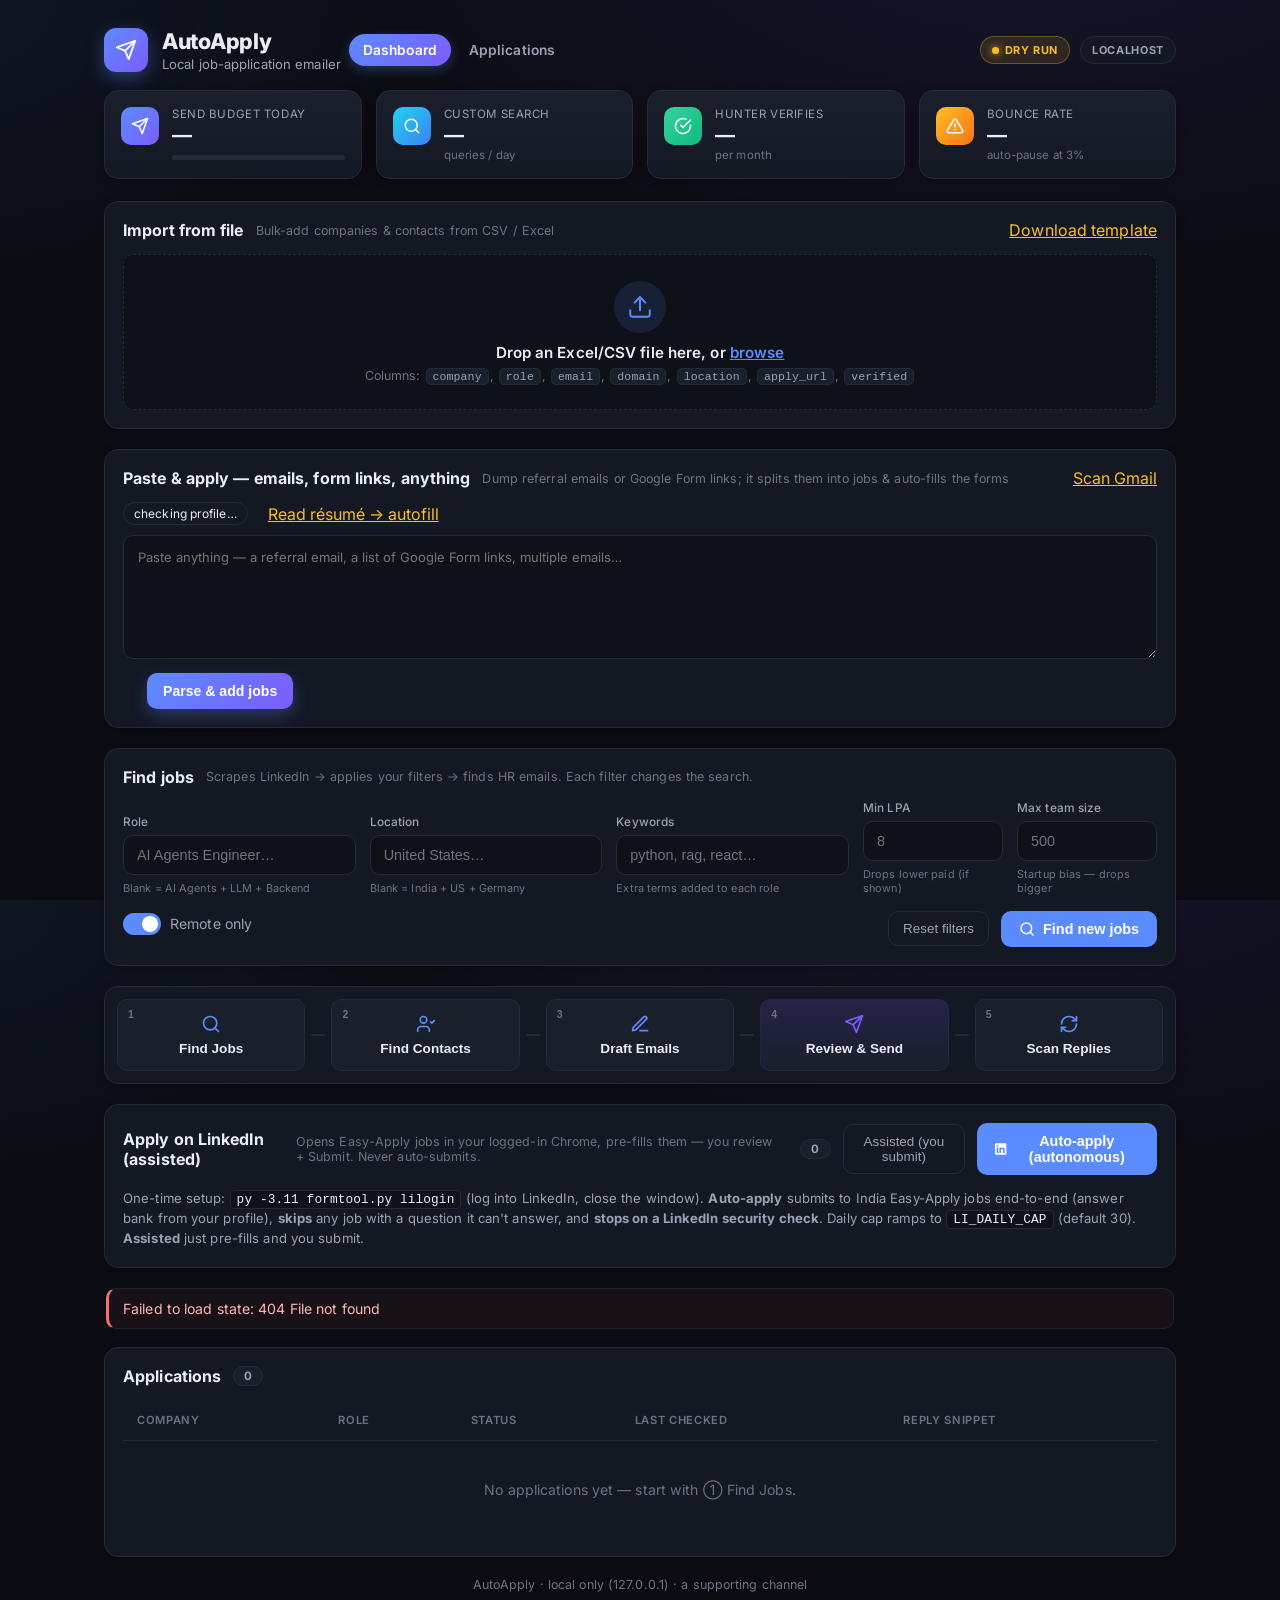
==== static/index.html @ 33ca1cdb "init" ====
<!DOCTYPE html>
<html lang="en">
<head>
  <meta charset="UTF-8" />
  <meta name="viewport" content="width=device-width, initial-scale=1.0" />
  <title>AutoApply</title>
  <link rel="preconnect" href="https://fonts.googleapis.com" />
  <link rel="preconnect" href="https://fonts.gstatic.com" crossorigin />
  <link href="https://fonts.googleapis.com/css2?family=Inter:wght@400;500;600;700;800&display=swap" rel="stylesheet" />
  <link rel="stylesheet" href="/static/styles.css" />
</head>
<body>
  <div class="app">

    <!-- ===== Top bar ===== -->
    <header class="topbar">
      <div class="brand">
        <div class="logo" aria-hidden="true">
          <svg viewBox="0 0 24 24" width="22" height="22" fill="none" stroke="currentColor" stroke-width="2" stroke-linecap="round" stroke-linejoin="round"><path d="M22 2 11 13"/><path d="M22 2 15 22l-4-9-9-4 20-7Z"/></svg>
        </div>
        <div class="brand-text">
          <h1>AutoApply</h1>
          <p class="tagline">Local job-application emailer</p>
        </div>
      </div>
      <nav class="nav">
        <a href="/" class="nav-link active">Dashboard</a>
        <a href="/applications" class="nav-link">Applications</a>
      </nav>
      <div class="topbar-right">
        <span id="dry-badge" class="badge badge-dry" title="Dry run: nothing is actually sent">
          <span class="dot"></span> DRY RUN
        </span>
        <span class="badge badge-local" title="Server bound to 127.0.0.1">localhost</span>
      </div>
    </header>

    <!-- ===== Supporting-channel banner ===== -->
    <div id="banner" class="banner"></div>

    <!-- ===== Stat cards ===== -->
    <section class="stats" aria-label="Quotas and budget">
      <div class="stat-card">
        <div class="stat-ico ico-send">
          <svg viewBox="0 0 24 24" width="18" height="18" fill="none" stroke="currentColor" stroke-width="2" stroke-linecap="round" stroke-linejoin="round"><path d="M22 2 11 13"/><path d="M22 2 15 22l-4-9-9-4 20-7Z"/></svg>
        </div>
        <div class="stat-body">
          <span class="stat-label">Send budget today</span>
          <span id="q-send" class="stat-val">—</span>
          <div class="stat-bar"><span id="q-send-bar" class="stat-bar-fill"></span></div>
        </div>
      </div>

      <div class="stat-card">
        <div class="stat-ico ico-cse">
          <svg viewBox="0 0 24 24" width="18" height="18" fill="none" stroke="currentColor" stroke-width="2" stroke-linecap="round" stroke-linejoin="round"><circle cx="11" cy="11" r="8"/><path d="m21 21-4.3-4.3"/></svg>
        </div>
        <div class="stat-body">
          <span class="stat-label">Custom Search</span>
          <span id="q-cse" class="stat-val">—</span>
          <span class="stat-sub">queries / day</span>
        </div>
      </div>

      <div class="stat-card">
        <div class="stat-ico ico-hunter">
          <svg viewBox="0 0 24 24" width="18" height="18" fill="none" stroke="currentColor" stroke-width="2" stroke-linecap="round" stroke-linejoin="round"><path d="M22 11.08V12a10 10 0 1 1-5.93-9.14"/><path d="m9 11 3 3L22 4"/></svg>
        </div>
        <div class="stat-body">
          <span class="stat-label">Hunter verifies</span>
          <span id="q-hunter" class="stat-val">—</span>
          <span class="stat-sub">per month</span>
        </div>
      </div>

      <div class="stat-card">
        <div class="stat-ico ico-bounce">
          <svg viewBox="0 0 24 24" width="18" height="18" fill="none" stroke="currentColor" stroke-width="2" stroke-linecap="round" stroke-linejoin="round"><path d="M12 9v4"/><path d="M12 17h.01"/><path d="M10.29 3.86 1.82 18a2 2 0 0 0 1.71 3h16.94a2 2 0 0 0 1.71-3L13.71 3.86a2 2 0 0 0-3.42 0Z"/></svg>
        </div>
        <div class="stat-body">
          <span class="stat-label">Bounce rate</span>
          <span id="q-bounce" class="stat-val">—</span>
          <span class="stat-sub">auto-pause at 3%</span>
        </div>
      </div>
    </section>

    <!-- ===== Pause banner ===== -->
    <div id="pause-banner" class="pause-banner hidden">
      <svg viewBox="0 0 24 24" width="18" height="18" fill="none" stroke="currentColor" stroke-width="2" stroke-linecap="round" stroke-linejoin="round"><path d="M12 9v4"/><path d="M12 17h.01"/><circle cx="12" cy="12" r="10"/></svg>
      <span>Sending is paused (bounce-rate auto-pause). Re-verify your list, then</span>
      <button id="btn-resume" class="link-btn">resume sending</button>
    </div>

    <!-- ===== Import from file ===== -->
    <section class="panel">
      <div class="panel-head">
        <h2>Import from file</h2>
        <span class="panel-hint">Bulk-add companies &amp; contacts from CSV / Excel</span>
        <span class="spacer"></span>
        <a id="dl-template" href="/api/import/template" class="link-btn">Download template</a>
      </div>
      <div id="dropzone" class="dropzone" tabindex="0">
        <input id="file-input" type="file" accept=".csv,.xlsx" hidden />
        <div class="dz-ico">
          <svg viewBox="0 0 24 24" width="26" height="26" fill="none" stroke="currentColor" stroke-width="1.8" stroke-linecap="round" stroke-linejoin="round"><path d="M21 15v4a2 2 0 0 1-2 2H5a2 2 0 0 1-2-2v-4"/><path d="M17 8l-5-5-5 5"/><path d="M12 3v12"/></svg>
        </div>
        <p class="dz-title">Drop an Excel/CSV file here, or <span class="dz-browse">browse</span></p>
        <p class="dz-sub">Columns: <code>company</code>, <code>role</code>, <code>email</code>, <code>domain</code>, <code>location</code>, <code>apply_url</code>, <code>verified</code></p>
      </div>
      <div id="import-bar" class="import-bar hidden">
        <svg viewBox="0 0 24 24" width="16" height="16" fill="none" stroke="currentColor" stroke-width="2" stroke-linecap="round" stroke-linejoin="round"><path d="M14 2H6a2 2 0 0 0-2 2v16a2 2 0 0 0 2 2h12a2 2 0 0 0 2-2V8z"/><path d="M14 2v6h6"/></svg>
        <span id="import-file" class="import-file"></span>
        <span class="spacer"></span>
        <button id="btn-import-cancel" class="link-btn">cancel</button>
        <button id="btn-import" class="btn-primary">Import file</button>
      </div>
    </section>

    <!-- ===== Paste-anything dump -> auto-apply forms ===== -->
    <section class="panel">
      <div class="panel-head">
        <h2>Paste &amp; apply — emails, form links, anything</h2>
        <span class="panel-hint">Dump referral emails or Google Form links; it splits them into jobs &amp; auto-fills the forms</span>
        <span class="spacer"></span>
        <button id="btn-ref-scan" class="link-btn" title="Search Gmail for referral digests (real mode only)">Scan Gmail</button>
      </div>
      <div class="profile-bar">
        <span id="profile-status" class="profile-status">checking profile…</span>
        <span class="spacer"></span>
        <button id="btn-read-resume" class="link-btn" title="Read cv.pdf and fill blank profile fields">Read résumé → autofill</button>
      </div>
      <textarea id="ref-text" class="ref-text" rows="5"
        placeholder="Paste anything — a referral email, a list of Google Form links, multiple emails…"></textarea>
      <div class="ref-actions">
        <span id="ref-msg" class="ref-msg"></span>
        <span class="spacer"></span>
        <button id="btn-ref-parse" class="btn-primary">Parse &amp; add jobs</button>
      </div>

      <div id="forms-block" class="forms-block hidden">
        <div class="forms-head">
          <h3>Form applications</h3>
          <span id="forms-count" class="count-pill">0</span>
          <span class="spacer"></span>
          <span id="fill-hint" class="panel-hint"></span>
          <button id="btn-forms-prefill" class="btn-primary">Prepare pre-filled links</button>
        </div>
        <div id="forms-list" class="forms-list"></div>
      </div>
    </section>

    <!-- ===== Filters ===== -->
    <section class="panel filters-panel">
      <div class="panel-head">
        <h2>Find jobs</h2>
        <span class="panel-hint">Scrapes LinkedIn → applies your filters → finds HR emails. Each filter changes the search.</span>
      </div>
      <div class="filters">
        <label class="field">
          <span class="field-label">Role</span>
          <input id="f-role" type="text" placeholder="AI Agents Engineer…" />
          <span class="field-hint">Blank = AI Agents + LLM + Backend</span>
        </label>
        <label class="field">
          <span class="field-label">Location</span>
          <input id="f-location" type="text" placeholder="United States…" />
          <span class="field-hint">Blank = India + US + Germany</span>
        </label>
        <label class="field">
          <span class="field-label">Keywords</span>
          <input id="f-keywords" type="text" placeholder="python, rag, react…" />
          <span class="field-hint">Extra terms added to each role</span>
        </label>
        <label class="field field-sm">
          <span class="field-label">Min LPA</span>
          <input id="f-min-lpa" type="number" min="0" step="1" placeholder="8" />
          <span class="field-hint">Drops lower paid (if shown)</span>
        </label>
        <label class="field field-sm">
          <span class="field-label">Max team size</span>
          <input id="f-max-headcount" type="number" min="0" step="50" placeholder="500" />
          <span class="field-hint">Startup bias — drops bigger</span>
        </label>
      </div>
      <div class="filters-actions">
        <label class="remote-toggle">
          <input id="f-remote" type="checkbox" checked />
          <span class="switch"></span>
          <span>Remote only</span>
        </label>
        <span class="spacer"></span>
        <button id="btn-reset-filters" type="button" class="btn-ghost">Reset filters</button>
        <button id="btn-find" type="button" class="btn-find">
          <svg viewBox="0 0 24 24" width="16" height="16" fill="none" stroke="currentColor" stroke-width="2.2" stroke-linecap="round" stroke-linejoin="round"><circle cx="11" cy="11" r="8"/><path d="m21 21-4.3-4.3"/></svg>
          Find new jobs
        </button>
      </div>
      <div id="find-summary" class="find-summary hidden"></div>
    </section>

    <!-- ===== Pipeline ===== -->
    <section class="pipeline" aria-label="Pipeline actions">
      <button id="btn-discover" data-stage="discover" class="step">
        <span class="step-num">1</span>
        <span class="step-ico"><svg viewBox="0 0 24 24" width="20" height="20" fill="none" stroke="currentColor" stroke-width="2" stroke-linecap="round" stroke-linejoin="round"><circle cx="11" cy="11" r="8"/><path d="m21 21-4.3-4.3"/></svg></span>
        <span class="step-label">Find Jobs</span>
      </button>
      <span class="step-sep"></span>
      <button id="btn-contacts" data-stage="contacts" class="step">
        <span class="step-num">2</span>
        <span class="step-ico"><svg viewBox="0 0 24 24" width="20" height="20" fill="none" stroke="currentColor" stroke-width="2" stroke-linecap="round" stroke-linejoin="round"><path d="M16 21v-2a4 4 0 0 0-4-4H6a4 4 0 0 0-4 4v2"/><circle cx="9" cy="7" r="4"/><path d="m22 8-3 3-1.5-1.5"/></svg></span>
        <span class="step-label">Find Contacts</span>
      </button>
      <span class="step-sep"></span>
      <button id="btn-draft" data-stage="draft" class="step">
        <span class="step-num">3</span>
        <span class="step-ico"><svg viewBox="0 0 24 24" width="20" height="20" fill="none" stroke="currentColor" stroke-width="2" stroke-linecap="round" stroke-linejoin="round"><path d="M12 20h9"/><path d="M16.5 3.5a2.12 2.12 0 0 1 3 3L7 19l-4 1 1-4Z"/></svg></span>
        <span class="step-label">Draft Emails</span>
      </button>
      <span class="step-sep"></span>
      <button id="btn-send" data-stage="send" class="step step-accent">
        <span class="step-num">4</span>
        <span class="step-ico"><svg viewBox="0 0 24 24" width="20" height="20" fill="none" stroke="currentColor" stroke-width="2" stroke-linecap="round" stroke-linejoin="round"><path d="M22 2 11 13"/><path d="M22 2 15 22l-4-9-9-4 20-7Z"/></svg></span>
        <span class="step-label">Review &amp; Send</span>
      </button>
      <span class="step-sep"></span>
      <button id="btn-scan" data-stage="scan" class="step">
        <span class="step-num">5</span>
        <span class="step-ico"><svg viewBox="0 0 24 24" width="20" height="20" fill="none" stroke="currentColor" stroke-width="2" stroke-linecap="round" stroke-linejoin="round"><path d="M3 12a9 9 0 0 1 9-9 9.75 9.75 0 0 1 6.74 2.74L21 8"/><path d="M21 3v5h-5"/><path d="M21 12a9 9 0 0 1-9 9 9.75 9.75 0 0 1-6.74-2.74L3 16"/><path d="M3 21v-5h5"/></svg></span>
        <span class="step-label">Scan Replies</span>
      </button>
    </section>

    <!-- ===== Assisted LinkedIn Easy Apply ===== -->
    <section class="panel">
      <div class="panel-head">
        <h2>Apply on LinkedIn (assisted)</h2>
        <span class="panel-hint">Opens Easy-Apply jobs in your logged-in Chrome, pre-fills them — you review + Submit. Never auto-submits.</span>
        <span class="spacer"></span>
        <span id="li-count" class="count-pill">0</span>
        <button id="btn-li-apply" type="button" class="btn-ghost">Assisted (you submit)</button>
        <button id="btn-li-stop" type="button" class="btn-ghost hidden" style="color:var(--danger,#e5534b);border-color:var(--danger,#e5534b)">Stop</button>
        <button id="btn-li-auto" type="button" class="btn-find">
          <svg viewBox="0 0 24 24" width="16" height="16" fill="currentColor"><path d="M20.45 20.45h-3.56v-5.57c0-1.33-.02-3.04-1.85-3.04-1.85 0-2.14 1.45-2.14 2.94v5.67H9.35V9h3.41v1.56h.05c.48-.9 1.64-1.85 3.37-1.85 3.6 0 4.27 2.37 4.27 5.46v6.28zM5.34 7.43a2.06 2.06 0 1 1 0-4.13 2.06 2.06 0 0 1 0 4.13zM7.12 20.45H3.56V9h3.56v11.45zM22.22 0H1.77C.79 0 0 .77 0 1.73v20.54C0 23.22.79 24 1.77 24h20.45c.98 0 1.78-.78 1.78-1.73V1.73C24 .77 23.2 0 22.22 0z"/></svg>
          Auto-apply (autonomous)
        </button>
      </div>
      <div id="li-result" class="find-summary hidden"></div>
      <div id="li-queue" class="li-queue"></div>
      <p class="li-hint">
        One-time setup: <code>py -3.11 formtool.py lilogin</code> (log into LinkedIn, close the window).
        <b>Auto-apply</b> submits to India Easy-Apply jobs end-to-end (answer bank from your profile),
        <b>skips</b> any job with a question it can't answer, and <b>stops on a LinkedIn security check</b>.
        Daily cap ramps to <code>LI_DAILY_CAP</code> (default 30). <b>Assisted</b> just pre-fills and you submit.
      </p>
    </section>

    <!-- ===== Status toast ===== -->
    <div id="status-msg" class="status-msg" role="status"></div>

    <!-- ===== Review panel (drafts) ===== -->
    <section id="review-panel" class="panel review-panel hidden">
      <div class="panel-head">
        <h2>Review drafts</h2>
        <span class="panel-hint">Unverified recipients are unchecked by default</span>
        <span class="spacer"></span>
        <button id="btn-send-approved" class="btn-primary">Send approved (0)</button>
      </div>
      <div id="review-list" class="review-list"></div>
    </section>

    <!-- ===== Applications table ===== -->
    <section class="panel">
      <div class="panel-head">
        <h2>Applications</h2>
        <span id="apps-count" class="count-pill">0</span>
      </div>
      <div class="table-wrap">
        <table id="apps-table">
          <thead>
            <tr>
              <th>Company</th><th>Role</th><th>Status</th><th>Last checked</th><th>Reply snippet</th>
            </tr>
          </thead>
          <tbody id="apps-body">
            <tr><td colspan="5" class="empty">No applications yet — start with ① Find Jobs.</td></tr>
          </tbody>
        </table>
      </div>
    </section>

    <footer class="foot">AutoApply · local only (127.0.0.1) · a supporting channel</footer>
  </div>

  <script src="/static/app.js"></script>
  <script src="/static/referrals.js"></script>
</body>
</html>
---- static/styles.css ----
/* ============================================================
   AutoApply dashboard — design system
   ============================================================ */
:root {
  /* surfaces */
  --bg-0: #0a0c12;
  --bg-1: #0e1118;
  --panel: #141823;
  --panel-2: #1a1f2c;
  --border: #242a39;
  --border-soft: #1d2231;

  /* text */
  --text: #e9edf5;
  --muted: #9aa3b5;
  --faint: #6b7385;

  /* brand / accents */
  --accent: #5b8cff;
  --accent-2: #7c5cff;
  --accent-grad: linear-gradient(135deg, #5b8cff, #7c5cff);

  /* status colors */
  --green: #34d399;
  --green-bg: #0e2a22;
  --red: #f87171;
  --red-bg: #2c1518;
  --amber: #fbbf24;
  --amber-bg: #2c2410;
  --blue: #60a5fa;
  --blue-bg: #11233d;
  --cyan: #22d3ee;
  --cyan-bg: #0c2730;
  --slate: #94a3b8;
  --slate-bg: #1b2230;
  --violet: #a78bfa;
  --violet-bg: #1e1a33;

  --radius: 14px;
  --radius-sm: 10px;
  --shadow: 0 8px 30px rgba(0, 0, 0, 0.35);
  --shadow-sm: 0 2px 10px rgba(0, 0, 0, 0.25);
}

* { box-sizing: border-box; }

html, body { height: 100%; }

body {
  margin: 0;
  font-family: "Inter", system-ui, -apple-system, "Segoe UI", Roboto, sans-serif;
  color: var(--text);
  background:
    radial-gradient(1200px 600px at 80% -10%, rgba(124, 92, 255, 0.12), transparent 60%),
    radial-gradient(1000px 500px at -10% 0%, rgba(91, 140, 255, 0.10), transparent 55%),
    var(--bg-0);
  -webkit-font-smoothing: antialiased;
  letter-spacing: 0.1px;
}

.app {
  max-width: 1120px;
  margin: 0 auto;
  padding: 28px 24px 60px;
}

.hidden { display: none !important; }

/* ===== Top bar ===== */
.topbar {
  display: flex;
  align-items: center;
  justify-content: space-between;
  margin-bottom: 18px;
}
.brand { display: flex; align-items: center; gap: 14px; }
.logo {
  width: 44px; height: 44px;
  display: grid; place-items: center;
  border-radius: 12px;
  background: var(--accent-grad);
  color: #fff;
  box-shadow: 0 6px 18px rgba(91, 140, 255, 0.35);
}
.brand-text h1 { margin: 0; font-size: 1.35rem; font-weight: 800; letter-spacing: -0.3px; }
.tagline { margin: 2px 0 0; color: var(--muted); font-size: 0.82rem; }

.nav { display: flex; gap: 4px; margin-left: 8px; }
.nav-link {
  color: var(--muted); text-decoration: none; font-size: 0.86rem; font-weight: 600;
  padding: 8px 14px; border-radius: 999px; transition: background 0.15s, color 0.15s;
}
.nav-link:hover { color: var(--text); background: var(--panel); }
.nav-link.active { color: #fff; background: var(--accent-grad); box-shadow: 0 4px 12px rgba(91,140,255,0.3); }

.topbar-right { display: flex; align-items: center; gap: 10px; margin-left: auto; }

/* ===== Tracker: summary cards ===== */
.track-summary {
  display: grid; grid-template-columns: repeat(6, 1fr); gap: 12px; margin-bottom: 22px;
}
.sum-card {
  background: linear-gradient(180deg, var(--panel-2), var(--panel));
  border: 1px solid var(--border); border-radius: var(--radius);
  padding: 16px; display: flex; flex-direction: column; gap: 2px;
  position: relative; overflow: hidden;
}
.sum-card::before {
  content: ""; position: absolute; left: 0; top: 0; bottom: 0; width: 3px; background: var(--faint);
}
.sum-card.accent-cyan::before { background: var(--cyan); }
.sum-card.accent-green::before { background: var(--green); }
.sum-card.accent-amber::before { background: var(--amber); }
.sum-card.accent-red::before { background: var(--red); }
.sum-num { font-size: 1.7rem; font-weight: 800; line-height: 1; }
.sum-label { font-size: 0.74rem; color: var(--muted); }

/* ===== Tracker: interview cards ===== */
.interview-cards { display: grid; grid-template-columns: repeat(auto-fill, minmax(280px, 1fr)); gap: 12px; }
.interview-card {
  border: 1px solid rgba(52, 211, 153, 0.35);
  background: linear-gradient(180deg, rgba(52,211,153,0.08), var(--bg-1));
  border-radius: var(--radius-sm); padding: 14px;
}
.ic-top { display: flex; align-items: center; justify-content: space-between; gap: 8px; margin-bottom: 4px; }
.ic-company { font-weight: 700; }
.ic-role { font-size: 0.84rem; color: var(--muted); margin-bottom: 8px; }
.ic-salary { color: var(--green); font-weight: 600; }
.ic-reply { font-size: 0.85rem; color: var(--text); line-height: 1.45; margin-bottom: 8px; }
.ic-meta { font-size: 0.74rem; color: var(--faint); }
.ic-foot { display: flex; align-items: center; justify-content: space-between; gap: 8px; margin-top: 4px; flex-wrap: wrap; }
.gmail-link-text {
  display: inline-flex; align-items: center; gap: 5px;
  color: var(--accent); text-decoration: none; font-size: 0.76rem; font-weight: 600;
}
.gmail-link-text:hover { text-decoration: underline; }

/* Gmail thread icon link in the table */
.cell-thread { text-align: center; }
.gmail-link {
  display: inline-grid; place-items: center; width: 30px; height: 30px;
  border-radius: 8px; color: var(--muted);
  border: 1px solid var(--border); background: var(--panel-2);
  transition: color 0.15s, border-color 0.15s, background 0.15s;
}
.gmail-link:hover { color: var(--accent); border-color: var(--accent); background: rgba(91,140,255,0.1); }

/* ===== Tracker: filter chips ===== */
.filter-chips { display: flex; gap: 8px; flex-wrap: wrap; margin-bottom: 18px; }
.chip {
  background: var(--panel); border: 1px solid var(--border); color: var(--muted);
  padding: 7px 14px; border-radius: 999px; font-size: 0.82rem; font-weight: 500;
  cursor: pointer; transition: border-color 0.15s, color 0.15s, background 0.15s;
}
.chip:hover { color: var(--text); border-color: var(--accent); }
.chip.active { background: var(--accent-grad); color: #fff; border-color: transparent; }

.cell-salary { font-weight: 600; color: var(--green); white-space: nowrap; }
.apply-link {
  display: inline-flex; align-items: center; gap: 5px;
  color: var(--accent); text-decoration: none; font-weight: 600; font-size: 0.82rem;
}
.apply-link:hover { text-decoration: underline; }

/* contact cell verified dot */
.cell-contact { font-size: 0.84rem; }
.v-dot { display: inline-block; width: 7px; height: 7px; border-radius: 50%; margin-right: 7px; vertical-align: middle; }
.v-dot.ok { background: var(--green); box-shadow: 0 0 6px rgba(52,211,153,0.5); }
.v-dot.no { background: var(--red); }

@media (max-width: 860px) { .track-summary { grid-template-columns: repeat(3, 1fr); } }
@media (max-width: 520px) { .track-summary { grid-template-columns: repeat(2, 1fr); } }
.badge {
  display: inline-flex; align-items: center; gap: 6px;
  font-size: 0.68rem; font-weight: 700; letter-spacing: 0.06em;
  padding: 6px 11px; border-radius: 999px;
  border: 1px solid var(--border);
  text-transform: uppercase;
}
.badge-dry { background: rgba(251, 191, 36, 0.12); color: var(--amber); border-color: rgba(251, 191, 36, 0.3); }
.badge-dry .dot { width: 7px; height: 7px; border-radius: 50%; background: var(--amber); box-shadow: 0 0 8px var(--amber); }
.badge-local { background: var(--panel); color: var(--muted); }
.badge.hidden { display: none; }

/* ===== Supporting-channel banner ===== */
.banner {
  color: var(--muted);
  font-size: 0.86rem;
  background: var(--panel);
  border: 1px solid var(--border-soft);
  border-left: 3px solid var(--accent);
  border-radius: var(--radius-sm);
  padding: 11px 16px;
  margin-bottom: 22px;
}
.banner:empty { display: none; }

/* ===== Stat cards ===== */
.stats {
  display: grid;
  grid-template-columns: repeat(4, 1fr);
  gap: 14px;
  margin-bottom: 22px;
}
.stat-card {
  display: flex; gap: 13px; align-items: flex-start;
  background: linear-gradient(180deg, var(--panel-2), var(--panel));
  border: 1px solid var(--border);
  border-radius: var(--radius);
  padding: 16px;
  box-shadow: var(--shadow-sm);
}
.stat-ico {
  flex: none; width: 38px; height: 38px;
  display: grid; place-items: center; border-radius: 10px;
  color: #fff;
}
.ico-send { background: linear-gradient(135deg, #5b8cff, #7c5cff); }
.ico-cse { background: linear-gradient(135deg, #22d3ee, #3b82f6); }
.ico-hunter { background: linear-gradient(135deg, #34d399, #10b981); }
.ico-bounce { background: linear-gradient(135deg, #fbbf24, #f97316); }
.stat-body { display: flex; flex-direction: column; min-width: 0; flex: 1; }
.stat-label { font-size: 0.72rem; color: var(--muted); text-transform: uppercase; letter-spacing: 0.05em; }
.stat-val { font-size: 1.25rem; font-weight: 700; margin-top: 3px; line-height: 1.1; }
.stat-sub { font-size: 0.72rem; color: var(--faint); margin-top: 2px; }
.stat-bar { height: 5px; border-radius: 999px; background: var(--border); margin-top: 9px; overflow: hidden; }
.stat-bar-fill { display: block; height: 100%; width: 0%; border-radius: 999px; background: var(--accent-grad); transition: width 0.5s ease; }

/* ===== Pause banner ===== */
.pause-banner {
  display: flex; align-items: center; gap: 9px;
  background: rgba(248, 113, 113, 0.08);
  border: 1px solid rgba(248, 113, 113, 0.35);
  color: #ffd3d3;
  border-radius: var(--radius-sm);
  padding: 12px 16px; margin-bottom: 18px;
  font-size: 0.88rem;
}
.pause-banner svg { color: var(--red); flex: none; }
.link-btn {
  background: none; border: none; color: var(--amber);
  text-decoration: underline; cursor: pointer; font: inherit; padding: 0;
}

/* ===== Panels ===== */
.panel {
  background: var(--panel);
  border: 1px solid var(--border);
  border-radius: var(--radius);
  padding: 18px;
  margin-bottom: 20px;
  box-shadow: var(--shadow-sm);
}
.panel-head { display: flex; align-items: center; gap: 12px; margin-bottom: 14px; }
.panel-head h2 { margin: 0; font-size: 1rem; font-weight: 700; }
.panel-hint { font-size: 0.78rem; color: var(--faint); }
.panel-head .spacer { flex: 1; }
.count-pill {
  font-size: 0.72rem; font-weight: 700; color: var(--muted);
  background: var(--panel-2); border: 1px solid var(--border);
  padding: 2px 10px; border-radius: 999px;
}

/* ===== Filters ===== */
.filters { display: flex; gap: 14px; flex-wrap: wrap; align-items: flex-end; }
.field { display: flex; flex-direction: column; gap: 6px; flex: 1; min-width: 180px; }
.field-label { font-size: 0.74rem; color: var(--muted); font-weight: 500; }
.field input {
  background: var(--bg-1);
  border: 1px solid var(--border);
  border-radius: var(--radius-sm);
  color: var(--text);
  padding: 11px 13px;
  font-size: 0.9rem;
  transition: border-color 0.15s, box-shadow 0.15s;
}
.field input::placeholder { color: var(--faint); }
.field input:focus {
  outline: none; border-color: var(--accent);
  box-shadow: 0 0 0 3px rgba(91, 140, 255, 0.18);
}

/* toggle switch */
.remote-toggle { display: flex; align-items: center; gap: 9px; color: var(--muted); font-size: 0.88rem; cursor: pointer; padding-bottom: 10px; }
.remote-toggle input { position: absolute; opacity: 0; width: 0; height: 0; }
.switch {
  width: 38px; height: 22px; border-radius: 999px;
  background: var(--border); position: relative; transition: background 0.2s; flex: none;
}
.switch::after {
  content: ""; position: absolute; top: 3px; left: 3px;
  width: 16px; height: 16px; border-radius: 50%; background: #fff; transition: transform 0.2s;
}
.remote-toggle input:checked + .switch { background: var(--accent); }
.remote-toggle input:checked + .switch::after { transform: translateX(16px); }

/* LinkedIn assisted-apply hint */
.li-hint { margin: 12px 0 0; font-size: 0.82rem; color: var(--muted); line-height: 1.5; }
.li-hint code {
  background: var(--bg-1); border: 1px solid var(--border); border-radius: 4px;
  padding: 1px 6px; font-size: 0.8rem; color: var(--text);
}

/* LinkedIn apply queue (the jobs the agent will apply to, urgent first) */
.li-queue { margin-top: 12px; }
.li-queue-empty { font-size: 0.82rem; color: var(--faint); padding: 4px 0; }
.li-queue-head {
  font-size: 0.74rem; font-weight: 700; text-transform: uppercase; letter-spacing: 0.04em;
  color: var(--muted); margin-bottom: 8px;
}
.li-queue-list { list-style: none; margin: 0; padding: 0; display: flex; flex-direction: column; gap: 6px; }
.li-row {
  display: flex; align-items: center; gap: 12px;
  background: var(--bg-1); border: 1px solid var(--border); border-radius: var(--radius-sm);
  padding: 9px 12px;
}
.li-num { font-size: 0.72rem; font-weight: 700; color: var(--faint); min-width: 18px; text-align: right; }
.li-main { flex: 1; min-width: 0; }
.li-role { font-size: 0.88rem; font-weight: 600; color: var(--text); display: flex; align-items: center; gap: 8px; }
.li-sub { font-size: 0.76rem; color: var(--muted); margin-top: 2px; }
.li-loc::before { content: "· "; color: var(--faint); }
.li-open { font-size: 0.76rem; font-weight: 600; color: var(--accent); text-decoration: none; flex: none; }
.li-open:hover { text-decoration: underline; }
.li-tag {
  font-size: 0.66rem; font-weight: 700; text-transform: uppercase; letter-spacing: 0.03em;
  padding: 1px 7px; border-radius: 999px; flex: none;
}
.li-tag-urgent { background: rgba(229, 83, 75, 0.16); color: var(--danger, #e5534b); }
.li-tag-hiring { background: rgba(91, 140, 255, 0.14); color: var(--accent); }

/* per-field hint + smaller numeric fields */
.field-hint { font-size: 0.68rem; color: var(--faint); }
.field.field-sm { flex: 0 1 140px; min-width: 120px; }

/* filter action bar */
.filters-actions { display: flex; align-items: center; gap: 12px; margin-top: 16px; }
.filters-actions .spacer { flex: 1; }
.btn-find {
  display: inline-flex; align-items: center; gap: 8px;
  background: var(--accent); color: #fff; border: none;
  border-radius: var(--radius-sm); padding: 10px 18px;
  font-size: 0.9rem; font-weight: 700; cursor: pointer;
  transition: filter 0.15s, transform 0.05s;
}
.btn-find:hover { filter: brightness(1.08); }
.btn-find:active { transform: translateY(1px); }
.btn-find:disabled { opacity: 0.6; cursor: default; }
.btn-find.busy { opacity: 0.7; cursor: wait; }
.btn-ghost {
  background: transparent; color: var(--muted);
  border: 1px solid var(--border); border-radius: var(--radius-sm);
  padding: 9px 14px; font-size: 0.84rem; cursor: pointer;
  transition: border-color 0.15s, color 0.15s;
}
.btn-ghost:hover { color: var(--text); border-color: var(--accent); }

/* results breakdown after a search */
.find-summary {
  margin-top: 16px; padding: 14px 16px;
  background: var(--bg-1); border: 1px solid var(--border);
  border-radius: var(--radius-sm);
}
.find-summary.hidden { display: none; }
.find-summary .fs-headline { font-size: 0.92rem; font-weight: 700; color: var(--text); margin-bottom: 4px; }
.find-summary .fs-headline strong { color: var(--accent); }
.find-summary .fs-sub { font-size: 0.78rem; color: var(--muted); margin-bottom: 10px; }
.find-summary .fs-chips { display: flex; flex-wrap: wrap; gap: 7px; }
.fs-chip {
  font-size: 0.72rem; color: var(--muted);
  background: var(--panel-2); border: 1px solid var(--border);
  padding: 3px 10px; border-radius: 999px;
}
.fs-chip b { color: var(--text); font-weight: 700; }
.fs-chip.fs-zero { opacity: 0.45; }
.find-summary.fs-err { border-color: var(--danger, #e5534b); }
.find-summary.fs-err .fs-headline { color: var(--danger, #e5534b); }

/* ===== Import dropzone ===== */
.dropzone {
  border: 1.5px dashed var(--border);
  border-radius: var(--radius-sm);
  background: var(--bg-1);
  padding: 26px 18px;
  text-align: center;
  cursor: pointer;
  transition: border-color 0.15s, background 0.15s, transform 0.1s;
}
.dropzone:hover, .dropzone:focus { border-color: var(--accent); outline: none; }
.dropzone.drag {
  border-color: var(--accent);
  background: rgba(91, 140, 255, 0.08);
  transform: scale(1.005);
}
.dz-ico {
  width: 52px; height: 52px; margin: 0 auto 10px;
  display: grid; place-items: center; border-radius: 50%;
  background: rgba(91, 140, 255, 0.12); color: var(--accent);
}
.dz-title { margin: 0 0 6px; font-size: 0.95rem; font-weight: 600; }
.dz-browse { color: var(--accent); text-decoration: underline; }
.dz-sub { margin: 0; font-size: 0.78rem; color: var(--faint); }
.dz-sub code {
  background: var(--panel-2); border: 1px solid var(--border);
  padding: 1px 6px; border-radius: 5px; font-size: 0.72rem; color: var(--muted);
  margin: 0 1px;
}
.import-bar {
  display: flex; align-items: center; gap: 10px;
  margin-top: 12px; padding: 10px 14px;
  background: var(--bg-1); border: 1px solid var(--border); border-radius: var(--radius-sm);
}
.import-bar svg { color: var(--accent); flex: none; }
.import-file { font-size: 0.88rem; font-weight: 500; }
.import-bar .btn-primary { padding: 8px 14px; }

/* ===== Pipeline ===== */
.pipeline {
  display: flex; align-items: stretch; gap: 6px; flex-wrap: wrap;
  background: var(--panel);
  border: 1px solid var(--border);
  border-radius: var(--radius);
  padding: 12px;
  margin-bottom: 20px;
  box-shadow: var(--shadow-sm);
}
.step {
  flex: 1; min-width: 130px;
  display: flex; flex-direction: column; align-items: center; gap: 7px;
  background: var(--panel-2);
  border: 1px solid var(--border);
  border-radius: var(--radius-sm);
  color: var(--text);
  padding: 14px 10px;
  cursor: pointer;
  position: relative;
  transition: transform 0.12s, border-color 0.15s, background 0.15s, box-shadow 0.15s;
}
.step:hover:not(:disabled) {
  border-color: var(--accent);
  transform: translateY(-2px);
  box-shadow: 0 8px 22px rgba(91, 140, 255, 0.18);
}
.step:disabled { opacity: 0.55; cursor: progress; }
.step.busy { border-color: var(--accent); }
.step-num {
  position: absolute; top: 8px; left: 10px;
  font-size: 0.66rem; font-weight: 800; color: var(--faint);
}
.step-ico { color: var(--accent); display: grid; place-items: center; }
.step-label { font-size: 0.85rem; font-weight: 600; }
.step-accent { background: linear-gradient(180deg, rgba(124, 92, 255, 0.16), var(--panel-2)); }
.step-accent .step-ico { color: var(--accent-2); }
.step-sep {
  align-self: center; width: 14px; height: 2px; border-radius: 2px;
  background: var(--border); flex: none;
}
@media (max-width: 720px) { .step-sep { display: none; } }

/* ===== Status toast ===== */
.status-msg {
  min-height: 1.2em; font-size: 0.88rem; color: var(--muted);
  margin: 0 2px 18px; transition: color 0.2s;
}
.status-msg:not(:empty) {
  background: var(--panel); border: 1px solid var(--border-soft);
  border-radius: var(--radius-sm); padding: 11px 14px;
  border-left: 3px solid var(--accent);
}
.status-msg.error { color: #ffb4b4; }
.status-msg.error:not(:empty) { border-left-color: var(--red); background: rgba(248,113,113,0.06); }

/* ===== Review panel ===== */
.btn-primary {
  background: var(--accent-grad); color: #fff; border: none;
  border-radius: var(--radius-sm); padding: 10px 16px;
  font-size: 0.88rem; font-weight: 600; cursor: pointer;
  box-shadow: 0 6px 16px rgba(91, 140, 255, 0.3);
  transition: filter 0.15s, transform 0.1s;
}
.btn-primary:hover:not(:disabled) { filter: brightness(1.08); }
.btn-primary:active:not(:disabled) { transform: translateY(1px); }
.btn-primary:disabled { opacity: 0.5; cursor: not-allowed; box-shadow: none; }

.review-list { display: grid; gap: 12px; }
.draft-card {
  border: 1px solid var(--border);
  border-radius: var(--radius-sm);
  background: var(--bg-1);
  padding: 14px;
  transition: border-color 0.15s;
}
.draft-card:hover { border-color: var(--border); }
.draft-top { display: flex; align-items: center; gap: 10px; margin-bottom: 8px; flex-wrap: wrap; }
.draft-top input[type="checkbox"] { width: 17px; height: 17px; accent-color: var(--accent); cursor: pointer; }
.draft-company { font-weight: 700; }
.draft-to { color: var(--muted); font-size: 0.82rem; }
.v-tag { font-size: 0.66rem; font-weight: 700; padding: 3px 9px; border-radius: 999px; letter-spacing: 0.03em; }
.v-tag.ok { background: var(--green-bg); color: var(--green); }
.v-tag.no { background: var(--red-bg); color: var(--red); }
.draft-subject { font-weight: 600; font-size: 0.9rem; margin: 4px 0; }
.draft-body {
  white-space: pre-wrap; font-size: 0.85rem; color: var(--muted);
  max-height: 160px; overflow: auto;
  border-left: 2px solid var(--border); padding: 4px 0 4px 12px;
  line-height: 1.5;
}

/* ===== Table ===== */
.table-wrap { overflow-x: auto; border-radius: var(--radius-sm); }
table { width: 100%; border-collapse: collapse; }
th, td { text-align: left; padding: 13px 14px; font-size: 0.88rem; }
th {
  color: var(--faint); font-weight: 600; text-transform: uppercase;
  font-size: 0.7rem; letter-spacing: 0.06em;
  border-bottom: 1px solid var(--border);
}
tbody tr { border-bottom: 1px solid var(--border-soft); transition: background 0.12s; }
tbody tr:hover { background: rgba(255, 255, 255, 0.02); }
tbody tr:last-child { border-bottom: none; }
td.empty { color: var(--faint); text-align: center; padding: 40px; }
td .cell-strong { font-weight: 600; }
td .cell-snippet { color: var(--muted); }
td .cell-muted { color: var(--faint); }

/* status pills */
.pill {
  display: inline-flex; align-items: center; gap: 6px;
  font-size: 0.72rem; font-weight: 600; padding: 4px 10px; border-radius: 999px;
  white-space: nowrap;
}
.pill::before { content: ""; width: 6px; height: 6px; border-radius: 50%; background: currentColor; }
.pill-discovered { background: var(--slate-bg); color: var(--slate); }
.pill-email_found { background: var(--blue-bg); color: var(--blue); }
.pill-drafted { background: var(--violet-bg); color: var(--violet); }
.pill-approved { background: var(--cyan-bg); color: var(--cyan); }
.pill-sent { background: var(--cyan-bg); color: var(--cyan); }
.pill-replied_interview { background: var(--green-bg); color: var(--green); }
.pill-auto_ack { background: var(--slate-bg); color: var(--slate); }
.pill-replied_needinfo { background: var(--amber-bg); color: var(--amber); }
.pill-replied_rejection { background: var(--red-bg); color: var(--red); }
.pill-bounced { background: var(--red-bg); color: var(--red); }
.pill-no_reply { background: var(--slate-bg); color: var(--slate); }

/* ===== Footer ===== */
.foot { text-align: center; color: var(--faint); font-size: 0.78rem; margin-top: 10px; }

/* ===== Responsive ===== */
@media (max-width: 860px) {
  .stats { grid-template-columns: repeat(2, 1fr); }
}
@media (max-width: 520px) {
  .stats { grid-template-columns: 1fr; }
  .app { padding: 20px 14px 50px; }
}

/* ===== Referral digest + Google-Forms auto-apply ===== */
.ref-text {
  width: 100%;
  background: var(--bg-1);
  border: 1px solid var(--border);
  border-radius: var(--radius-sm);
  color: var(--text);
  font: inherit;
  font-size: 13px;
  line-height: 1.5;
  padding: 12px 14px;
  resize: vertical;
  box-sizing: border-box;
}
.ref-text:focus { outline: none; border-color: var(--accent); }
.ref-actions { display: flex; align-items: center; gap: 12px; margin-top: 10px; }
.ref-msg { font-size: 12.5px; color: var(--muted); }
.ref-msg.ref-ok { color: var(--green); }
.ref-msg.ref-err { color: var(--red); }

.forms-block { margin-top: 18px; border-top: 1px solid var(--border-soft); padding-top: 16px; }
.forms-head { display: flex; align-items: center; gap: 10px; margin-bottom: 12px; }
.forms-head h3 { margin: 0; font-size: 14px; font-weight: 700; }
.forms-list { display: grid; gap: 14px; }

.form-card {
  background: var(--panel-2);
  border: 1px solid var(--border);
  border-radius: var(--radius-sm);
  padding: 14px 16px;
}
.form-card-top { display: flex; align-items: flex-start; justify-content: space-between; gap: 12px; }
.form-company { font-weight: 700; font-size: 14.5px; }
.form-role { font-size: 12.5px; color: var(--muted); margin-top: 2px; }
.form-status {
  font-size: 11px; font-weight: 600; padding: 4px 10px; border-radius: 999px;
  white-space: nowrap; border: 1px solid var(--border);
}
.fs-found  { color: var(--slate); background: var(--slate-bg); }
.fs-filled { color: var(--blue);  background: var(--blue-bg); }
.fs-error  { color: var(--amber); background: var(--amber-bg); }
.fs-done   { color: var(--green); background: var(--green-bg); }
.form-note { font-size: 12px; color: var(--faint); margin: 8px 0 0; }

.form-card-body { display: grid; grid-template-columns: 220px 1fr; gap: 16px; margin-top: 12px; }
.form-shot { display: block; border: 1px solid var(--border); border-radius: 8px; overflow: hidden; }
.form-shot img { display: block; width: 100%; height: 150px; object-fit: cover; object-position: top; }
.form-answers { min-width: 0; }

.ans-table { width: 100%; border-collapse: collapse; font-size: 12px; }
.ans-table td { padding: 4px 6px; border-bottom: 1px solid var(--border-soft); vertical-align: top; }
.ans-q { color: var(--muted); width: 42%; }
.ans-a { color: var(--text); }
.ans-empty { color: var(--faint); }
.ans-tag { font-size: 9.5px; font-weight: 700; padding: 1px 6px; border-radius: 6px; margin-left: 4px; text-transform: uppercase; letter-spacing: .03em; }
.tag-ai   { color: var(--violet); background: var(--violet-bg); }
.tag-opt  { color: var(--cyan); background: var(--cyan-bg); }
.tag-warn { color: var(--amber); background: var(--amber-bg); }
.tag-miss { color: var(--red); background: var(--red-bg); }

.form-card-foot { display: flex; align-items: center; gap: 12px; margin-top: 14px; }
.form-done { color: var(--green); font-weight: 600; font-size: 13px; }

@media (max-width: 720px) {
  .form-card-body { grid-template-columns: 1fr; }
  .form-shot img { height: 120px; }
}

.form-sim { color: var(--amber); font-size: 12px; font-weight: 600; }

.profile-bar { display: flex; align-items: center; gap: 10px; margin-bottom: 10px; }
.profile-status { font-size: 12px; padding: 3px 10px; border-radius: 999px; border: 1px solid var(--border); }
.prof-ok { color: var(--green); background: var(--green-bg); }
.prof-warn { color: var(--amber); background: var(--amber-bg); }

.form-top-right { display: flex; align-items: center; gap: 8px; }
.form-x {
  background: transparent; border: 1px solid var(--border); color: var(--muted);
  width: 24px; height: 24px; border-radius: 6px; cursor: pointer; font-size: 16px;
  line-height: 1; display: flex; align-items: center; justify-content: center;
}
.form-x:hover { color: var(--red); border-color: var(--red); background: var(--red-bg); }
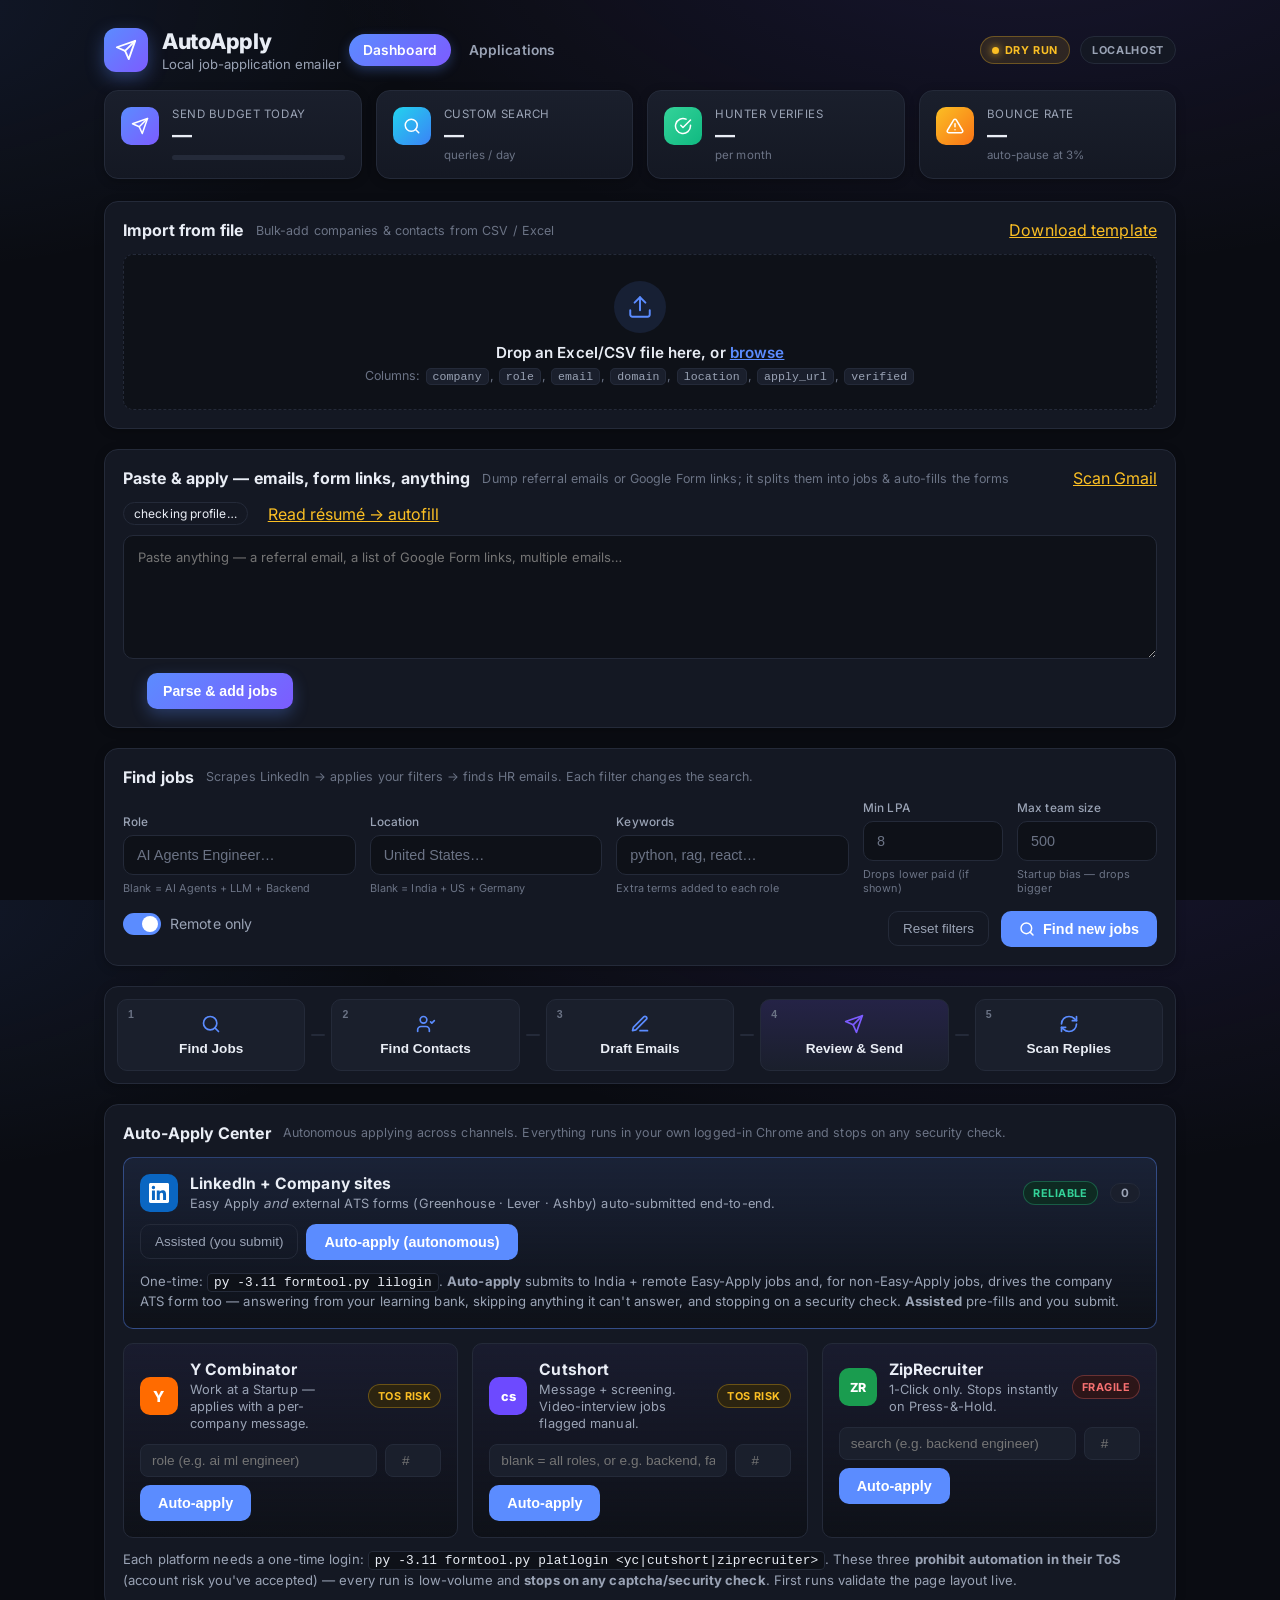
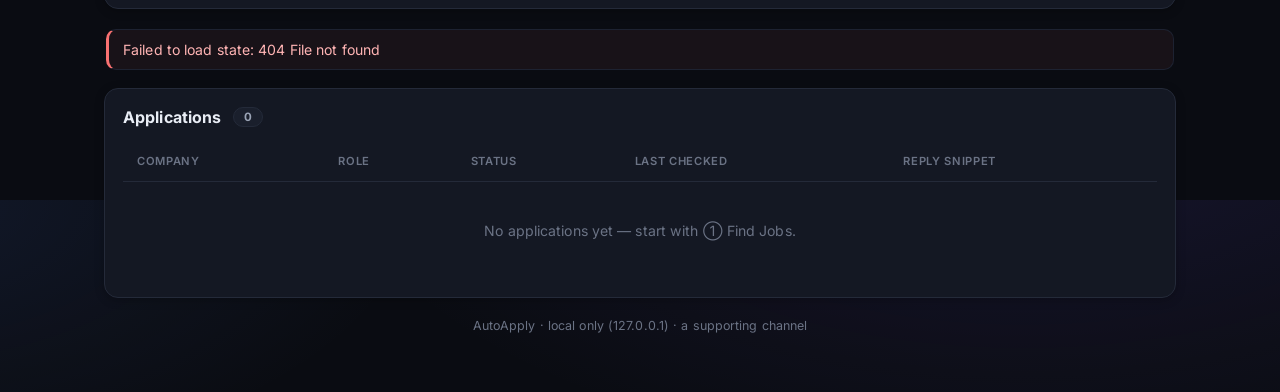
==== commit c2ef14c3: "Add Auto-Apply Center: learning answer-bank + LLM screening, external-ATS auto-submit, and autonomou" ====
--- a/static/index.html
+++ b/static/index.html
@@ -232,27 +232,99 @@
       </button>
     </section>
 
-    <!-- ===== Assisted LinkedIn Easy Apply ===== -->
-    <section class="panel">
-      <div class="panel-head">
-        <h2>Apply on LinkedIn (assisted)</h2>
-        <span class="panel-hint">Opens Easy-Apply jobs in your logged-in Chrome, pre-fills them — you review + Submit. Never auto-submits.</span>
-        <span class="spacer"></span>
-        <span id="li-count" class="count-pill">0</span>
-        <button id="btn-li-apply" type="button" class="btn-ghost">Assisted (you submit)</button>
-        <button id="btn-li-stop" type="button" class="btn-ghost hidden" style="color:var(--danger,#e5534b);border-color:var(--danger,#e5534b)">Stop</button>
-        <button id="btn-li-auto" type="button" class="btn-find">
-          <svg viewBox="0 0 24 24" width="16" height="16" fill="currentColor"><path d="M20.45 20.45h-3.56v-5.57c0-1.33-.02-3.04-1.85-3.04-1.85 0-2.14 1.45-2.14 2.94v5.67H9.35V9h3.41v1.56h.05c.48-.9 1.64-1.85 3.37-1.85 3.6 0 4.27 2.37 4.27 5.46v6.28zM5.34 7.43a2.06 2.06 0 1 1 0-4.13 2.06 2.06 0 0 1 0 4.13zM7.12 20.45H3.56V9h3.56v11.45zM22.22 0H1.77C.79 0 0 .77 0 1.73v20.54C0 23.22.79 24 1.77 24h20.45c.98 0 1.78-.78 1.78-1.73V1.73C24 .77 23.2 0 22.22 0z"/></svg>
-          Auto-apply (autonomous)
-        </button>
-      </div>
-      <div id="li-result" class="find-summary hidden"></div>
-      <div id="li-queue" class="li-queue"></div>
+    <!-- ===== Auto-Apply Center ===== -->
+    <section class="panel aac">
+      <div class="panel-head">
+        <h2>Auto-Apply Center</h2>
+        <span class="panel-hint">Autonomous applying across channels. Everything runs in your own logged-in Chrome and stops on any security check.</span>
+      </div>
+
+      <!-- LinkedIn + Company ATS (the primary, most reliable channel) -->
+      <div class="aac-card aac-primary">
+        <div class="aac-card-head">
+          <span class="aac-ico aac-ico-li">
+            <svg viewBox="0 0 24 24" width="20" height="20" fill="currentColor"><path d="M20.45 20.45h-3.56v-5.57c0-1.33-.02-3.04-1.85-3.04-1.85 0-2.14 1.45-2.14 2.94v5.67H9.35V9h3.41v1.56h.05c.48-.9 1.64-1.85 3.37-1.85 3.6 0 4.27 2.37 4.27 5.46v6.28zM5.34 7.43a2.06 2.06 0 1 1 0-4.13 2.06 2.06 0 0 1 0 4.13zM7.12 20.45H3.56V9h3.56v11.45zM22.22 0H1.77C.79 0 0 .77 0 1.73v20.54C0 23.22.79 24 1.77 24h20.45c.98 0 1.78-.78 1.78-1.73V1.73C24 .77 23.2 0 22.22 0z"/></svg>
+          </span>
+          <div class="aac-card-title">
+            <strong>LinkedIn + Company sites</strong>
+            <span class="aac-sub">Easy Apply <em>and</em> external ATS forms (Greenhouse · Lever · Ashby) auto-submitted end-to-end.</span>
+          </div>
+          <span class="aac-badge aac-badge-ok">Reliable</span>
+          <span id="li-count" class="count-pill">0</span>
+        </div>
+        <div class="aac-actions">
+          <button id="btn-li-apply" type="button" class="btn-ghost">Assisted (you submit)</button>
+          <button id="btn-li-stop" type="button" class="btn-ghost hidden danger">Stop</button>
+          <button id="btn-li-auto" type="button" class="btn-find">Auto-apply (autonomous)</button>
+        </div>
+        <div id="li-result" class="find-summary hidden"></div>
+        <div id="li-queue" class="li-queue"></div>
+        <p class="li-hint">
+          One-time: <code>py -3.11 formtool.py lilogin</code>. <b>Auto-apply</b> submits to India + remote Easy-Apply jobs
+          and, for non-Easy-Apply jobs, drives the company ATS form too — answering from your learning bank, skipping
+          anything it can't answer, and stopping on a security check. <b>Assisted</b> pre-fills and you submit.
+        </p>
+      </div>
+
+      <!-- Other platforms -->
+      <div class="aac-grid">
+
+        <div class="aac-card" data-platform="yc">
+          <div class="aac-card-head">
+            <span class="aac-ico aac-ico-yc">Y</span>
+            <div class="aac-card-title">
+              <strong>Y Combinator</strong>
+              <span class="aac-sub">Work at a Startup — applies with a per-company message.</span>
+            </div>
+            <span class="aac-badge aac-badge-warn" title="Automation is against the platform's ToS — account risk.">ToS risk</span>
+          </div>
+          <div class="aac-actions">
+            <input type="text" class="aac-q" data-q="yc" placeholder="role (e.g. ai ml engineer)" />
+            <input type="number" class="aac-n" data-n="yc" min="1" max="10" placeholder="#" title="How many to apply to (blank = daily cap)" />
+            <button type="button" class="btn-find aac-run" data-run="yc">Auto-apply</button>
+          </div>
+          <div class="aac-result hidden" data-result="yc"></div>
+        </div>
+
+        <div class="aac-card" data-platform="cutshort">
+          <div class="aac-card-head">
+            <span class="aac-ico aac-ico-cs">cs</span>
+            <div class="aac-card-title">
+              <strong>Cutshort</strong>
+              <span class="aac-sub">Message + screening. Video-interview jobs flagged manual.</span>
+            </div>
+            <span class="aac-badge aac-badge-warn" title="ToS-restricted + ~15/week cap + captcha.">ToS risk</span>
+          </div>
+          <div class="aac-actions">
+            <input type="text" class="aac-q" data-q="cutshort" placeholder="blank = all roles, or e.g. backend, fastapi" />
+            <input type="number" class="aac-n" data-n="cutshort" min="1" max="8" placeholder="#" title="How many to apply to (blank = daily cap)" />
+            <button type="button" class="btn-find aac-run" data-run="cutshort">Auto-apply</button>
+          </div>
+          <div class="aac-result hidden" data-result="cutshort"></div>
+        </div>
+
+        <div class="aac-card" data-platform="ziprecruiter">
+          <div class="aac-card-head">
+            <span class="aac-ico aac-ico-zr">ZR</span>
+            <div class="aac-card-title">
+              <strong>ZipRecruiter</strong>
+              <span class="aac-sub">1-Click only. Stops instantly on Press-&-Hold.</span>
+            </div>
+            <span class="aac-badge aac-badge-danger" title="PerimeterX — frequently blocked; not reliable.">Fragile</span>
+          </div>
+          <div class="aac-actions">
+            <input type="text" class="aac-q" data-q="ziprecruiter" placeholder="search (e.g. backend engineer)" />
+            <input type="number" class="aac-n" data-n="ziprecruiter" min="1" max="5" placeholder="#" title="How many to apply to (blank = daily cap)" />
+            <button type="button" class="btn-find aac-run" data-run="ziprecruiter">Auto-apply</button>
+          </div>
+          <div class="aac-result hidden" data-result="ziprecruiter"></div>
+        </div>
+
+      </div>
       <p class="li-hint">
-        One-time setup: <code>py -3.11 formtool.py lilogin</code> (log into LinkedIn, close the window).
-        <b>Auto-apply</b> submits to India Easy-Apply jobs end-to-end (answer bank from your profile),
-        <b>skips</b> any job with a question it can't answer, and <b>stops on a LinkedIn security check</b>.
-        Daily cap ramps to <code>LI_DAILY_CAP</code> (default 30). <b>Assisted</b> just pre-fills and you submit.
+        Each platform needs a one-time login: <code>py -3.11 formtool.py platlogin &lt;yc|cutshort|ziprecruiter&gt;</code>.
+        These three <b>prohibit automation in their ToS</b> (account risk you've accepted) — every run is low-volume and
+        <b>stops on any captcha/security check</b>. First runs validate the page layout live.
       </p>
     </section>
 
--- a/static/styles.css
+++ b/static/styles.css
@@ -635,3 +635,82 @@
   line-height: 1; display: flex; align-items: center; justify-content: center;
 }
 .form-x:hover { color: var(--red); border-color: var(--red); background: var(--red-bg); }
+
+/* ===== Auto-Apply Center ===== */
+.aac .panel-head { margin-bottom: 14px; }
+
+.aac-card {
+  border: 1px solid var(--border);
+  border-radius: var(--radius-sm);
+  background: linear-gradient(180deg, rgba(123, 92, 255, 0.05), var(--bg-1));
+  padding: 16px;
+  margin-bottom: 14px;
+}
+.aac-primary {
+  border-color: rgba(91, 140, 255, 0.4);
+  background: linear-gradient(180deg, rgba(91, 140, 255, 0.09), var(--bg-1));
+}
+.aac-card-head { display: flex; align-items: center; gap: 12px; }
+.aac-ico {
+  flex: none; width: 38px; height: 38px; border-radius: 10px;
+  display: flex; align-items: center; justify-content: center;
+  font-weight: 800; font-size: 0.95rem; color: #fff;
+}
+.aac-ico-li { background: #0a66c2; }
+.aac-ico-yc { background: #ff6b00; }
+.aac-ico-cs { background: #6d4aff; font-size: 0.8rem; }
+.aac-ico-zr { background: #1a9c4f; font-size: 0.78rem; }
+.aac-card-title { display: flex; flex-direction: column; gap: 2px; min-width: 0; }
+.aac-card-title strong { font-size: 0.98rem; color: var(--text); }
+.aac-sub { font-size: 0.8rem; color: var(--muted); line-height: 1.35; }
+
+.aac-badge {
+  flex: none; margin-left: auto; font-size: 0.68rem; font-weight: 700;
+  text-transform: uppercase; letter-spacing: 0.04em;
+  padding: 4px 9px; border-radius: 999px; border: 1px solid transparent; cursor: default;
+}
+.aac-badge-ok { color: var(--green); background: var(--green-bg); border-color: rgba(52, 211, 153, 0.3); }
+.aac-badge-warn { color: var(--amber); background: var(--amber-bg); border-color: rgba(251, 191, 36, 0.3); }
+.aac-badge-danger { color: var(--red); background: var(--red-bg); border-color: rgba(248, 113, 113, 0.3); }
+.aac-card-head .count-pill { flex: none; }
+.aac-primary .aac-badge { margin-left: auto; }
+
+.aac-actions { display: flex; align-items: center; gap: 8px; flex-wrap: wrap; margin-top: 12px; }
+.aac-actions .btn-ghost.danger { color: var(--red); border-color: var(--red); }
+.aac-q {
+  flex: 1 1 160px; min-width: 130px;
+  background: var(--panel-2, var(--bg-0)); color: var(--text);
+  border: 1px solid var(--border); border-radius: 8px;
+  padding: 8px 11px; font-size: 0.85rem;
+}
+.aac-q:focus { outline: none; border-color: var(--accent); }
+.aac-n {
+  flex: 0 0 56px; width: 56px;
+  background: var(--panel-2, var(--bg-0)); color: var(--text);
+  border: 1px solid var(--border); border-radius: 8px;
+  padding: 8px 8px; font-size: 0.85rem; text-align: center;
+}
+.aac-n:focus { outline: none; border-color: var(--accent); }
+.aac-run { white-space: nowrap; }
+
+.aac-grid {
+  display: grid; gap: 14px; margin-bottom: 4px;
+  grid-template-columns: repeat(auto-fit, minmax(290px, 1fr));
+}
+.aac-grid .aac-card { margin-bottom: 0; }
+
+.aac-result {
+  margin-top: 12px; font-size: 0.84rem; color: var(--text); line-height: 1.4;
+  padding: 10px 12px; border-radius: 8px;
+  background: var(--bg-0); border: 1px solid var(--border-soft);
+  display: flex; align-items: center; gap: 8px;
+}
+.aac-dot { flex: none; width: 8px; height: 8px; border-radius: 999px; background: var(--slate); }
+.aac-dot.ok { background: var(--green); box-shadow: 0 0 8px rgba(52, 211, 153, 0.6); }
+.aac-dot.warn { background: var(--amber); }
+.aac-spin {
+  flex: none; width: 13px; height: 13px; border-radius: 999px;
+  border: 2px solid var(--border); border-top-color: var(--accent);
+  display: inline-block; animation: aac-spin 0.7s linear infinite;
+}
+@keyframes aac-spin { to { transform: rotate(360deg); } }
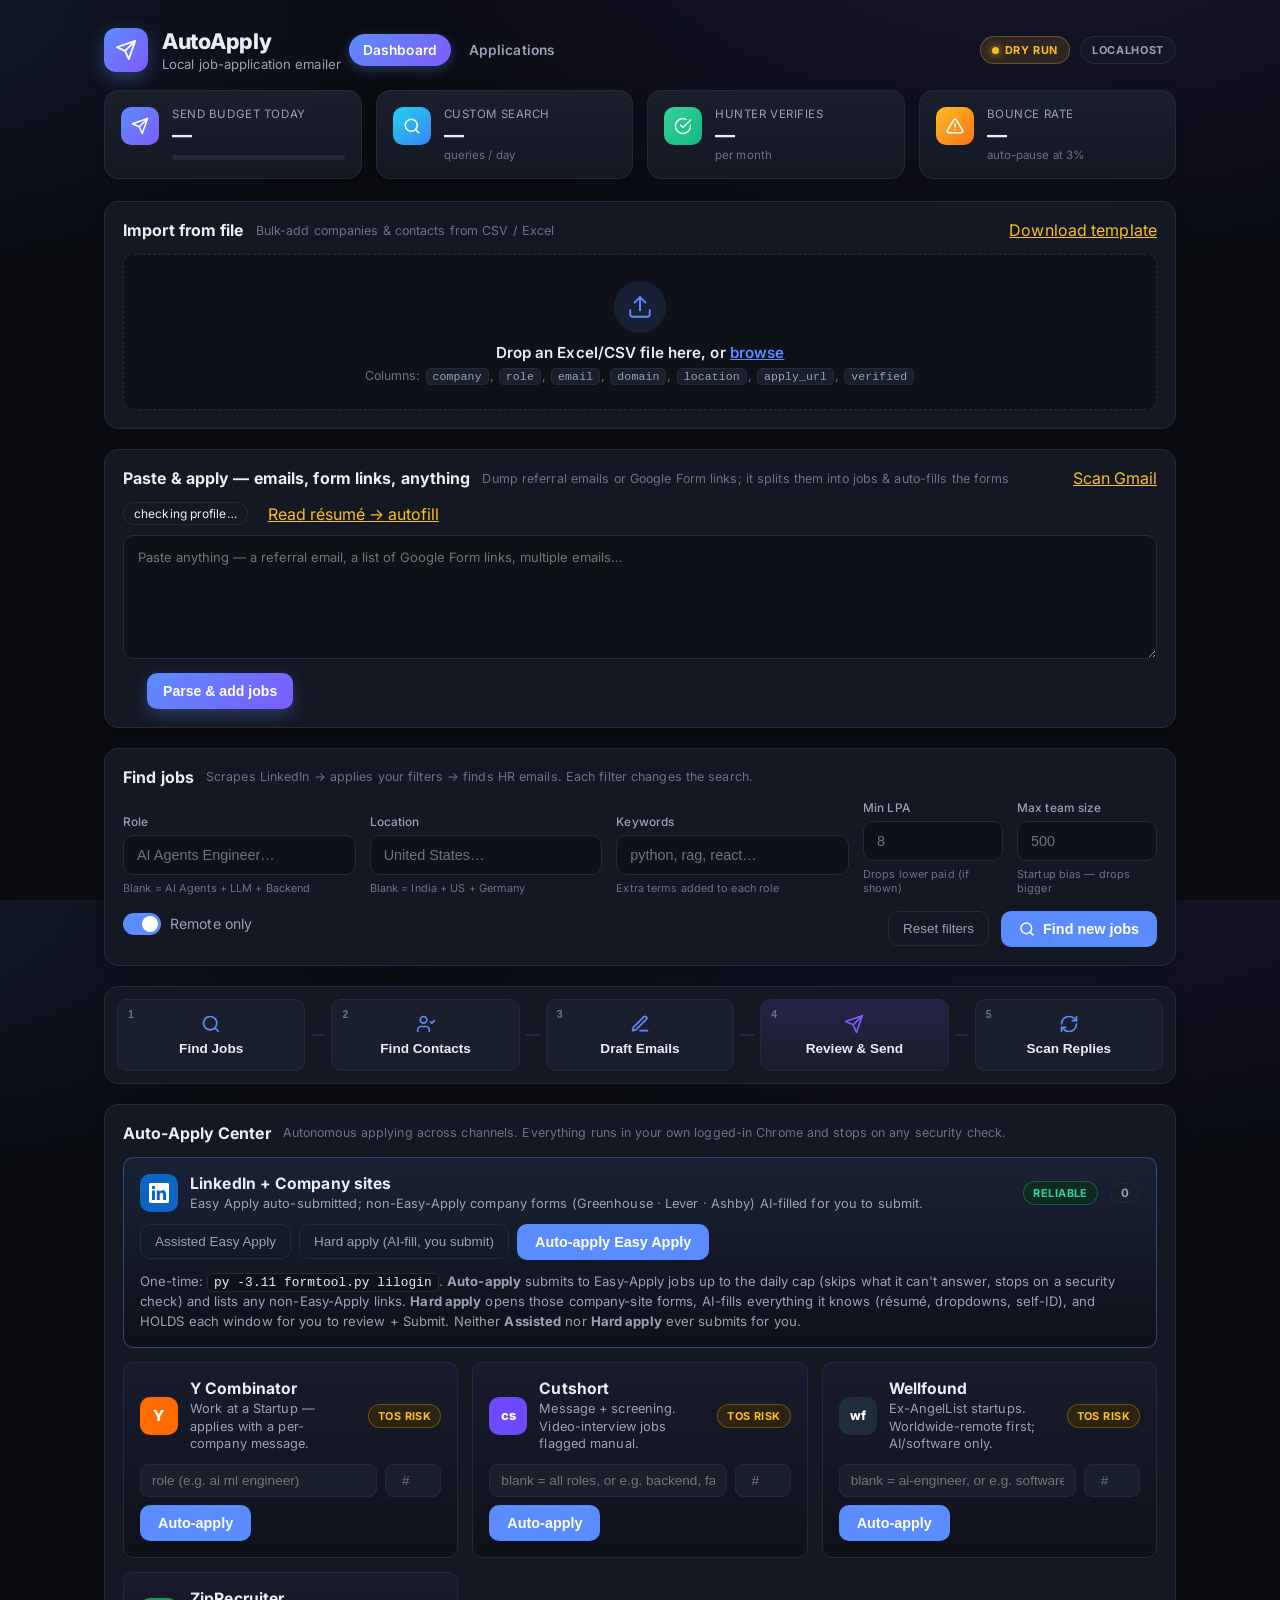
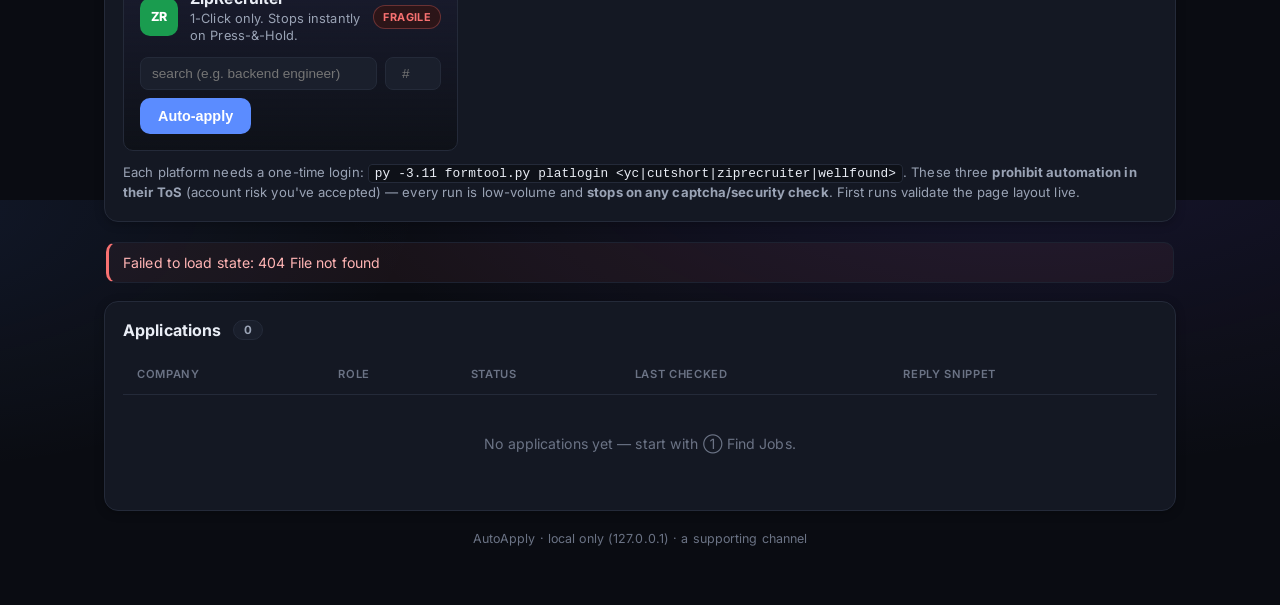
==== commit bdca54f8: "Add Wellfound auto-apply, external-platform title filter, WAL DB-lock fix, and AI-only discovery tun" ====
--- a/static/index.html
+++ b/static/index.html
@@ -247,22 +247,24 @@
           </span>
           <div class="aac-card-title">
             <strong>LinkedIn + Company sites</strong>
-            <span class="aac-sub">Easy Apply <em>and</em> external ATS forms (Greenhouse · Lever · Ashby) auto-submitted end-to-end.</span>
+            <span class="aac-sub">Easy Apply auto-submitted; non-Easy-Apply company forms (Greenhouse · Lever · Ashby) AI-filled for you to submit.</span>
           </div>
           <span class="aac-badge aac-badge-ok">Reliable</span>
           <span id="li-count" class="count-pill">0</span>
         </div>
         <div class="aac-actions">
-          <button id="btn-li-apply" type="button" class="btn-ghost">Assisted (you submit)</button>
+          <button id="btn-li-apply" type="button" class="btn-ghost">Assisted Easy Apply</button>
+          <button id="btn-li-hard" type="button" class="btn-ghost">Hard apply (AI-fill, you submit)</button>
           <button id="btn-li-stop" type="button" class="btn-ghost hidden danger">Stop</button>
-          <button id="btn-li-auto" type="button" class="btn-find">Auto-apply (autonomous)</button>
+          <button id="btn-li-auto" type="button" class="btn-find">Auto-apply Easy Apply</button>
         </div>
         <div id="li-result" class="find-summary hidden"></div>
         <div id="li-queue" class="li-queue"></div>
         <p class="li-hint">
-          One-time: <code>py -3.11 formtool.py lilogin</code>. <b>Auto-apply</b> submits to India + remote Easy-Apply jobs
-          and, for non-Easy-Apply jobs, drives the company ATS form too — answering from your learning bank, skipping
-          anything it can't answer, and stopping on a security check. <b>Assisted</b> pre-fills and you submit.
+          One-time: <code>py -3.11 formtool.py lilogin</code>. <b>Auto-apply</b> submits to Easy-Apply jobs up to the daily
+          cap (skips what it can't answer, stops on a security check) and lists any non-Easy-Apply links. <b>Hard apply</b>
+          opens those company-site forms, AI-fills everything it knows (résumé, dropdowns, self-ID), and HOLDS each window
+          for you to review + Submit. Neither <b>Assisted</b> nor <b>Hard apply</b> ever submits for you.
         </p>
       </div>
 
@@ -303,6 +305,23 @@
           <div class="aac-result hidden" data-result="cutshort"></div>
         </div>
 
+        <div class="aac-card" data-platform="wellfound">
+          <div class="aac-card-head">
+            <span class="aac-ico aac-ico-wf">wf</span>
+            <div class="aac-card-title">
+              <strong>Wellfound</strong>
+              <span class="aac-sub">Ex-AngelList startups. Worldwide-remote first; AI/software only.</span>
+            </div>
+            <span class="aac-badge aac-badge-warn" title="ToS-restricted + Cloudflare. Stops on any challenge.">ToS risk</span>
+          </div>
+          <div class="aac-actions">
+            <input type="text" class="aac-q" data-q="wellfound" placeholder="blank = ai-engineer, or e.g. software engineer, backend" />
+            <input type="number" class="aac-n" data-n="wellfound" min="1" max="10" placeholder="#" title="How many to apply to (blank = daily cap)" />
+            <button type="button" class="btn-find aac-run" data-run="wellfound">Auto-apply</button>
+          </div>
+          <div class="aac-result hidden" data-result="wellfound"></div>
+        </div>
+
         <div class="aac-card" data-platform="ziprecruiter">
           <div class="aac-card-head">
             <span class="aac-ico aac-ico-zr">ZR</span>
@@ -322,7 +341,7 @@
 
       </div>
       <p class="li-hint">
-        Each platform needs a one-time login: <code>py -3.11 formtool.py platlogin &lt;yc|cutshort|ziprecruiter&gt;</code>.
+        Each platform needs a one-time login: <code>py -3.11 formtool.py platlogin &lt;yc|cutshort|ziprecruiter|wellfound&gt;</code>.
         These three <b>prohibit automation in their ToS</b> (account risk you've accepted) — every run is low-volume and
         <b>stops on any captcha/security check</b>. First runs validate the page layout live.
       </p>
--- a/static/styles.css
+++ b/static/styles.css
@@ -660,6 +660,7 @@
 .aac-ico-yc { background: #ff6b00; }
 .aac-ico-cs { background: #6d4aff; font-size: 0.8rem; }
 .aac-ico-zr { background: #1a9c4f; font-size: 0.78rem; }
+.aac-ico-wf { background: #1f2d3d; font-size: 0.78rem; }
 .aac-card-title { display: flex; flex-direction: column; gap: 2px; min-width: 0; }
 .aac-card-title strong { font-size: 0.98rem; color: var(--text); }
 .aac-sub { font-size: 0.8rem; color: var(--muted); line-height: 1.35; }
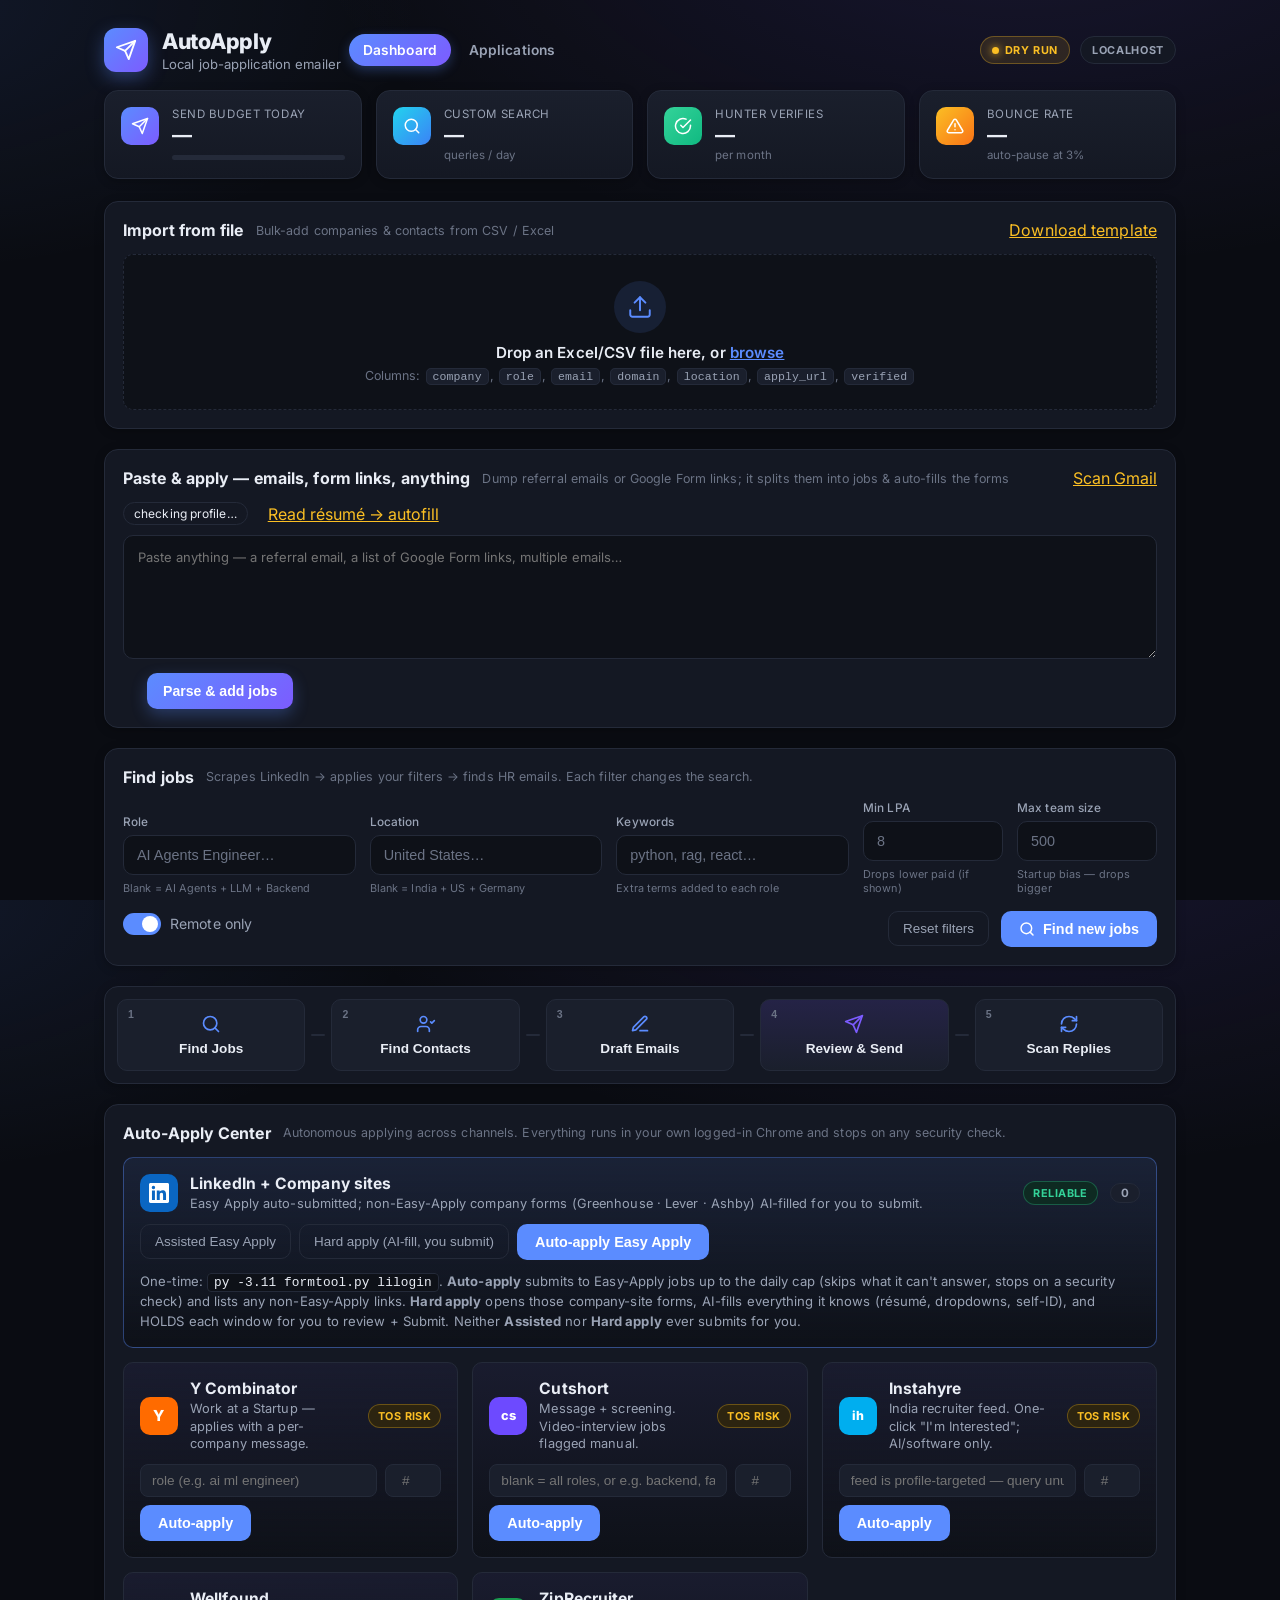
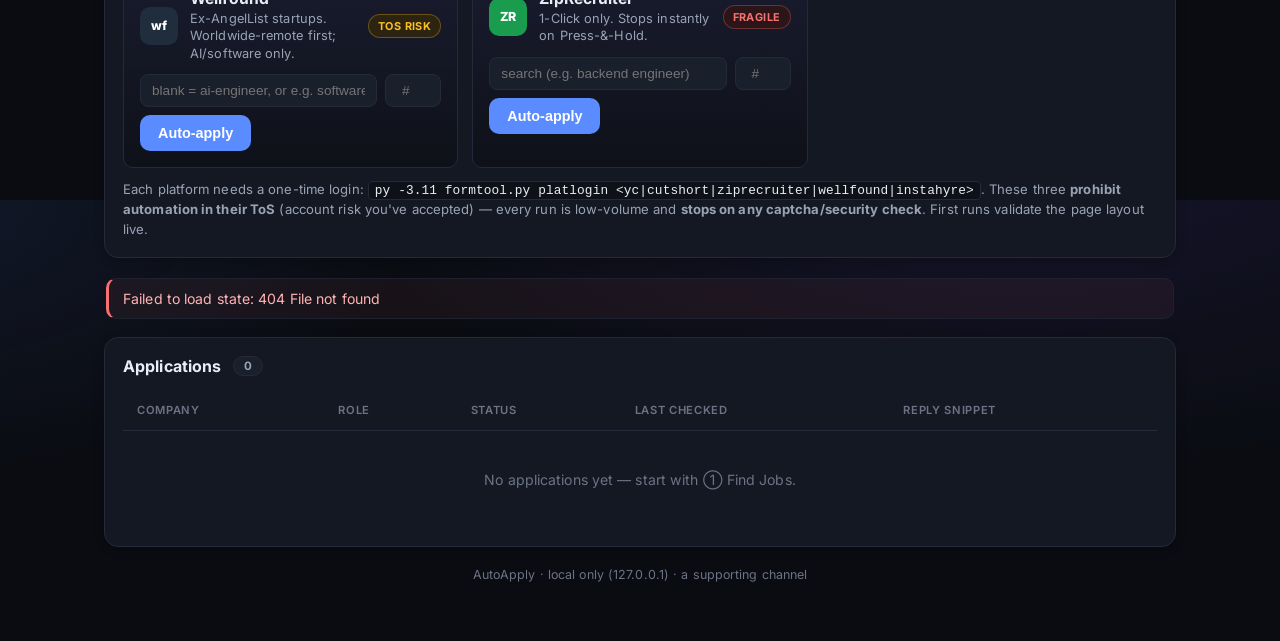
==== commit 45f2c642: "Add Instahyre auto-apply + Wellfound India/worldwide geo pre-filter - Instahyre: new autonomous driv" ====
--- a/static/index.html
+++ b/static/index.html
@@ -305,6 +305,23 @@
           <div class="aac-result hidden" data-result="cutshort"></div>
         </div>
 
+        <div class="aac-card" data-platform="instahyre">
+          <div class="aac-card-head">
+            <span class="aac-ico aac-ico-ih">ih</span>
+            <div class="aac-card-title">
+              <strong>Instahyre</strong>
+              <span class="aac-sub">India recruiter feed. One-click "I'm Interested"; AI/software only.</span>
+            </div>
+            <span class="aac-badge aac-badge-warn" title="ToS-restricted. Stops on any security check.">ToS risk</span>
+          </div>
+          <div class="aac-actions">
+            <input type="text" class="aac-q" data-q="instahyre" placeholder="feed is profile-targeted — query unused" disabled />
+            <input type="number" class="aac-n" data-n="instahyre" min="1" max="15" placeholder="#" title="How many to apply to (blank = daily cap)" />
+            <button type="button" class="btn-find aac-run" data-run="instahyre">Auto-apply</button>
+          </div>
+          <div class="aac-result hidden" data-result="instahyre"></div>
+        </div>
+
         <div class="aac-card" data-platform="wellfound">
           <div class="aac-card-head">
             <span class="aac-ico aac-ico-wf">wf</span>
@@ -341,7 +358,7 @@
 
       </div>
       <p class="li-hint">
-        Each platform needs a one-time login: <code>py -3.11 formtool.py platlogin &lt;yc|cutshort|ziprecruiter|wellfound&gt;</code>.
+        Each platform needs a one-time login: <code>py -3.11 formtool.py platlogin &lt;yc|cutshort|ziprecruiter|wellfound|instahyre&gt;</code>.
         These three <b>prohibit automation in their ToS</b> (account risk you've accepted) — every run is low-volume and
         <b>stops on any captcha/security check</b>. First runs validate the page layout live.
       </p>
--- a/static/styles.css
+++ b/static/styles.css
@@ -661,6 +661,7 @@
 .aac-ico-cs { background: #6d4aff; font-size: 0.8rem; }
 .aac-ico-zr { background: #1a9c4f; font-size: 0.78rem; }
 .aac-ico-wf { background: #1f2d3d; font-size: 0.78rem; }
+.aac-ico-ih { background: #00aeef; font-size: 0.78rem; }
 .aac-card-title { display: flex; flex-direction: column; gap: 2px; min-width: 0; }
 .aac-card-title strong { font-size: 0.98rem; color: var(--text); }
 .aac-sub { font-size: 0.8rem; color: var(--muted); line-height: 1.35; }
